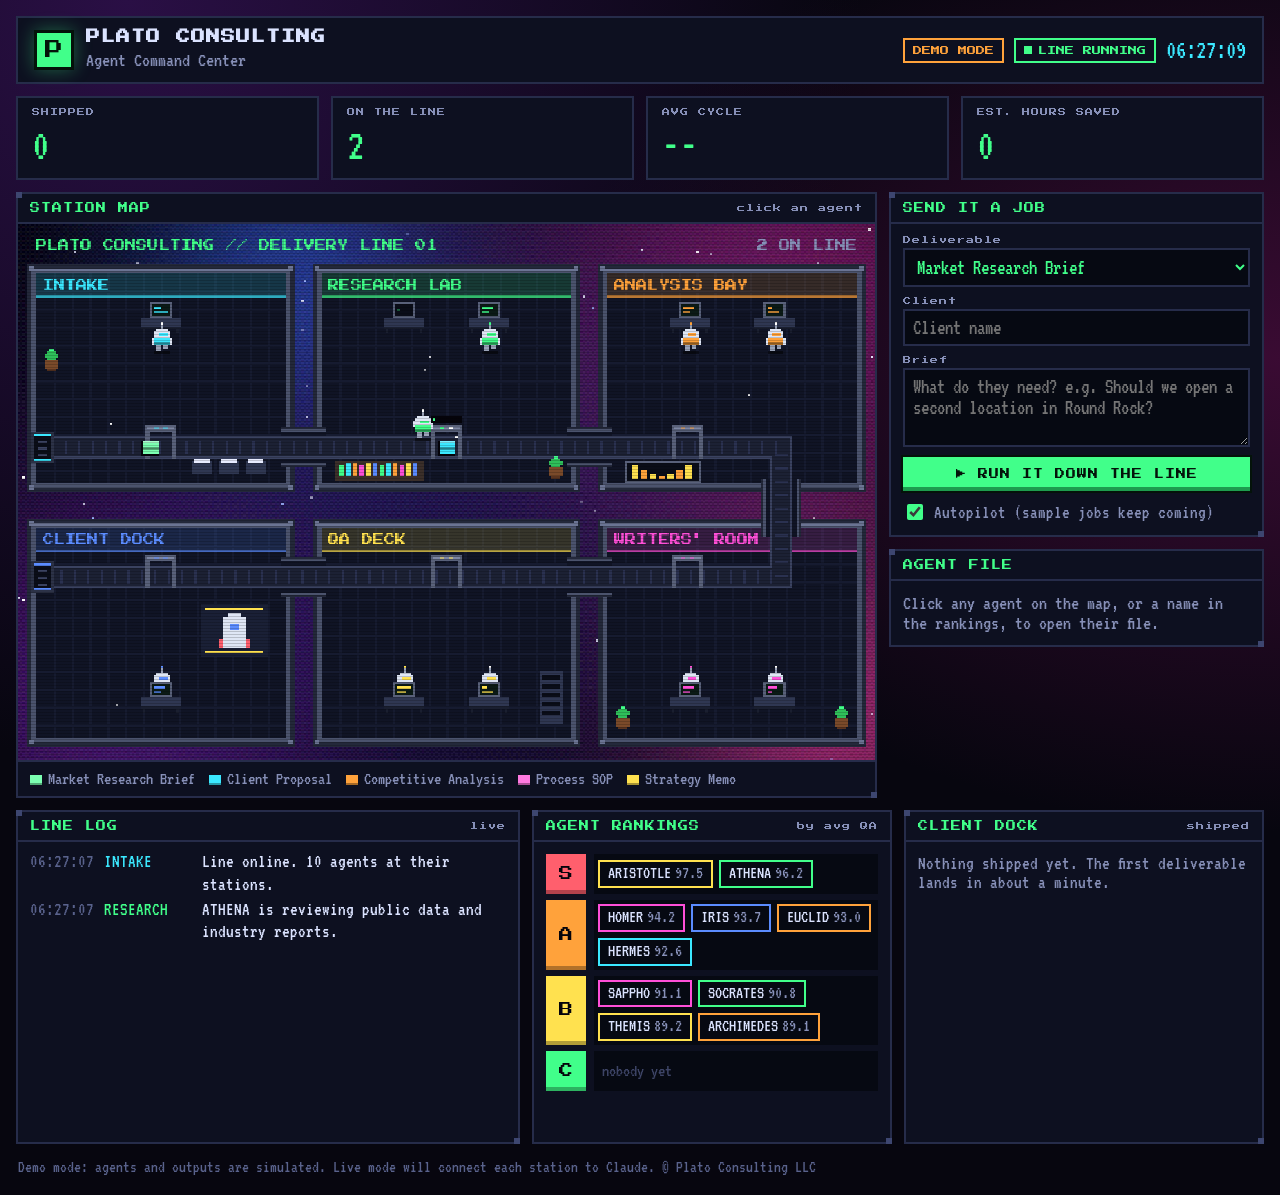
==== index.html @ 1c052d40 "Plato Command Center: demo mode agent delivery line Co-Authored-By: Claude Opus 5.5 <noreply@anthrop" ====
<!doctype html>
<html lang="en">
<head>
  <meta charset="utf-8">
  <meta name="viewport" content="width=device-width, initial-scale=1">
  <title>Plato Command Center</title>
  <meta name="description" content="Plato Consulting LLC agent command center: watch AI agents carry client deliverables down the line.">
  <link rel="preconnect" href="https://fonts.googleapis.com">
  <link rel="preconnect" href="https://fonts.gstatic.com" crossorigin>
  <link href="https://fonts.googleapis.com/css2?family=Press+Start+2P&family=VT323&display=swap" rel="stylesheet">
  <link rel="stylesheet" href="styles.css">
</head>
<body>
  <div class="wrap">
    <header class="topbar">
      <div class="brand">
        <div class="mark" aria-hidden="true">P</div>
        <div>
          <h1>PLATO CONSULTING</h1>
          <p>Agent Command Center</p>
        </div>
      </div>
      <div class="status">
        <span class="pill demo" title="Agents and outputs are simulated">DEMO MODE</span>
        <span class="pill live"><i class="dot"></i>LINE RUNNING</span>
        <span class="clock" id="clock">--:--:--</span>
      </div>
    </header>

    <section class="kpis" aria-label="Line stats">
      <div class="kpi"><div class="label">SHIPPED</div><div class="value" id="kShipped">0</div></div>
      <div class="kpi"><div class="label">ON THE LINE</div><div class="value" id="kLine">0</div></div>
      <div class="kpi"><div class="label">AVG CYCLE</div><div class="value" id="kCycle">--</div></div>
      <div class="kpi"><div class="label">EST. HOURS SAVED</div><div class="value" id="kHours">0</div></div>
    </section>

    <main class="grid">
      <section class="panel map-panel">
        <div class="panel-head"><span>STATION MAP</span><span class="hint">click an agent</span></div>
        <div class="map-wrap"><canvas id="map" width="1152" height="720" aria-label="Pixel map of the delivery line"></canvas></div>
        <div class="legend" id="legend"></div>
      </section>

      <aside class="side">
        <section class="panel">
          <div class="panel-head"><span>SEND IT A JOB</span><span class="hint" id="queueHint"></span></div>
          <form class="panel-body job-form" id="jobForm" autocomplete="off">
            <label>Deliverable
              <select id="fType"></select>
            </label>
            <label>Client
              <input id="fClient" type="text" maxlength="40" placeholder="Client name" required>
            </label>
            <label>Brief
              <textarea id="fBrief" rows="3" maxlength="240" placeholder="What do they need? e.g. Should we open a second location in Round Rock?"></textarea>
            </label>
            <button type="submit" class="run">&#9654; RUN IT DOWN THE LINE</button>
            <label class="toggle"><input type="checkbox" id="fAuto" checked> Autopilot (sample jobs keep coming)</label>
          </form>
        </section>

        <section class="panel">
          <div class="panel-head"><span>AGENT FILE</span></div>
          <div class="panel-body" id="inspector"></div>
        </section>
      </aside>

      <div class="bottom">
        <section class="panel">
          <div class="panel-head"><span>LINE LOG</span><span class="hint">live</span></div>
          <div class="log" id="log" role="log" aria-live="polite"></div>
        </section>

        <section class="panel">
          <div class="panel-head"><span>AGENT RANKINGS</span><span class="hint">by avg QA</span></div>
          <div class="panel-body tiers" id="tiers"></div>
        </section>

        <section class="panel">
          <div class="panel-head"><span>CLIENT DOCK</span><span class="hint">shipped</span></div>
          <div class="panel-body shipped" id="shipped"></div>
        </section>
      </div>
    </main>

    <footer class="foot">Demo mode: agents and outputs are simulated. Live mode will connect each station to Claude. &copy; Plato Consulting LLC</footer>
  </div>

  <dialog id="doc">
    <div class="doc" id="docBody"></div>
    <div class="doc-actions">
      <button type="button" id="docDownload">DOWNLOAD .MD</button>
      <button type="button" id="docClose" class="ghost">CLOSE</button>
    </div>
  </dialog>

  <div id="err" class="err" hidden></div>

  <script src="data.js"></script>
  <script src="app.js"></script>
</body>
</html>
---- styles.css ----
:root {
  --bg: #07060f;
  --panel: #0d1020;
  --panel-2: #131833;
  --line: #262c4a;
  --line-hi: #3d4670;
  --text: #dbe3ff;
  --muted: #8790b8;
  --green: #41ff8a;
  --cyan: #3be8ff;
  --pink: #ff4fd8;
  --amber: #ffa23b;
  --yellow: #ffe14f;
  --blue: #5b8cff;
  --red: #ff5f6d;
  --pixel: "Press Start 2P", ui-monospace, monospace;
  --term: "VT323", ui-monospace, monospace;
}

* { box-sizing: border-box; }

html, body {
  margin: 0;
  background: var(--bg);
  color: var(--text);
  font-family: var(--term);
  font-size: 20px;
}

body {
  min-height: 100vh;
  background:
    radial-gradient(ellipse at 10% 0%, #2a0f45 0%, transparent 45%),
    radial-gradient(ellipse at 100% 30%, #3a0b33 0%, transparent 40%),
    var(--bg);
}

.wrap { max-width: 1440px; margin: 0 auto; padding: 16px; }

/* Top bar */
.topbar {
  display: flex; align-items: center; justify-content: space-between; gap: 12px; flex-wrap: wrap;
  padding: 12px 16px; background: var(--panel); border: 2px solid var(--line);
}
.brand { display: flex; align-items: center; gap: 12px; }
.mark {
  width: 40px; height: 40px; display: grid; place-items: center;
  background: var(--green); color: #04130a; font-family: var(--pixel); font-size: 18px;
  box-shadow: inset 0 0 0 3px #04130a, 0 0 18px #41ff8a55;
}
.brand h1 { font-family: var(--pixel); font-size: 14px; margin: 0; letter-spacing: 1px; }
.brand p { margin: 6px 0 0; color: var(--muted); font-size: 20px; line-height: 1; }
.status { display: flex; align-items: center; gap: 10px; flex-wrap: wrap; }
.pill { font-family: var(--pixel); font-size: 9px; padding: 6px 8px; border: 2px solid currentColor; display: inline-flex; align-items: center; gap: 6px; }
.pill.demo { color: var(--amber); }
.pill.live { color: var(--green); }
.dot { width: 8px; height: 8px; background: currentColor; display: inline-block; animation: blink 1s steps(2) infinite; }
.clock { font-size: 26px; color: var(--cyan); font-variant-numeric: tabular-nums; }
@keyframes blink { 50% { opacity: 0; } }

/* KPIs */
.kpis { display: grid; grid-template-columns: repeat(4, minmax(0, 1fr)); gap: 12px; margin: 12px 0; }
.kpi { background: var(--panel); border: 2px solid var(--line); padding: 10px 14px; }
.kpi .label { font-family: var(--pixel); font-size: 8px; color: var(--muted); letter-spacing: 1px; }
.kpi .value { font-size: 44px; line-height: 1; margin-top: 8px; color: var(--green); font-variant-numeric: tabular-nums; }

/* Layout */
.grid { display: grid; grid-template-columns: minmax(0, 2.3fr) minmax(300px, 1fr); gap: 12px; }
.side { display: flex; flex-direction: column; gap: 12px; min-width: 0; }
.bottom { grid-column: 1 / -1; display: grid; grid-template-columns: minmax(0, 1.4fr) minmax(0, 1fr) minmax(0, 1fr); gap: 12px; }

.panel { background: var(--panel); border: 2px solid var(--line); min-width: 0; position: relative; }
.panel::before, .panel::after {
  content: ""; position: absolute; width: 6px; height: 6px; background: var(--line-hi);
}
.panel::before { top: -2px; left: -2px; }
.panel::after { bottom: -2px; right: -2px; }
.panel-head {
  display: flex; justify-content: space-between; align-items: center; gap: 8px;
  padding: 9px 12px; border-bottom: 2px solid var(--line);
  font-family: var(--pixel); font-size: 10px; color: var(--green); letter-spacing: 1px;
}
.panel-head .hint { color: var(--muted); font-size: 8px; }
.panel-body { padding: 12px; }

/* Map */
.map-wrap { position: relative; background: #05040b; }
.map-wrap::after {
  content: ""; position: absolute; inset: 0; pointer-events: none;
  background: repeating-linear-gradient(to bottom, rgba(0,0,0,0) 0 2px, rgba(0,0,0,.18) 2px 3px);
}
#map { display: block; width: 100%; height: auto; aspect-ratio: 384 / 240; image-rendering: pixelated; cursor: crosshair; }
.legend { display: flex; flex-wrap: wrap; gap: 6px 14px; padding: 8px 12px; border-top: 2px solid var(--line); font-size: 18px; color: var(--muted); }
.legend i { display: inline-block; width: 12px; height: 10px; margin-right: 6px; vertical-align: -1px; box-shadow: inset 0 -2px 0 rgba(0,0,0,.35); }

/* Job form */
.job-form { display: flex; flex-direction: column; gap: 10px; }
.job-form label { display: flex; flex-direction: column; gap: 4px; font-family: var(--pixel); font-size: 8px; color: var(--muted); letter-spacing: 1px; }
.job-form select, .job-form input[type=text], .job-form textarea {
  font-family: var(--term); font-size: 21px; color: var(--green);
  background: #060912; border: 2px solid var(--line); padding: 6px 8px; outline: none; border-radius: 0; width: 100%;
}
.job-form textarea { resize: vertical; min-height: 70px; }
.job-form select:focus, .job-form input:focus, .job-form textarea:focus { border-color: var(--green); }
.run {
  font-family: var(--pixel); font-size: 10px; letter-spacing: 1px; padding: 12px 10px; cursor: pointer;
  color: #04130a; background: var(--green); border: 0;
  box-shadow: inset 0 -4px 0 #1d9c4f, 0 0 0 2px #04130a;
}
.run:hover { filter: brightness(1.08); }
.run:active { box-shadow: inset 0 4px 0 #1d9c4f, 0 0 0 2px #04130a; }
.run.sent { animation: sent .5s steps(3); }
@keyframes sent { 50% { background: var(--cyan); } }
.job-form .toggle { flex-direction: row; align-items: center; gap: 8px; font-family: var(--term); font-size: 19px; text-transform: none; letter-spacing: 0; cursor: pointer; }
.toggle input { accent-color: var(--green); width: 16px; height: 16px; }

/* Inspector */
.insp-empty { color: var(--muted); font-size: 20px; }
.insp-top { display: flex; gap: 12px; align-items: center; margin-bottom: 10px; }
.avatar { width: 44px; height: 44px; display: grid; place-items: center; font-family: var(--pixel); font-size: 16px; color: #05040b; box-shadow: inset 0 -4px 0 rgba(0,0,0,.3); flex: none; }
.insp-name { font-family: var(--pixel); font-size: 12px; }
.insp-role { color: var(--muted); font-size: 20px; margin-top: 4px; }
.insp-rows { display: grid; grid-template-columns: auto 1fr; gap: 2px 12px; font-size: 20px; }
.insp-rows dt { color: var(--muted); }
.insp-rows dd { margin: 0; color: var(--text); }
.insp-task { margin-top: 10px; padding: 8px 10px; background: #060912; border-left: 3px solid var(--green); font-size: 19px; color: var(--green); }

/* Log */
.log { height: 300px; overflow-y: auto; padding: 8px 12px; font-size: 19px; line-height: 1.2; }
.log div { padding: 1px 0; display: grid; grid-template-columns: auto 88px minmax(0, 1fr); gap: 10px; }
.log .t { color: #59628c; }
.log .st { white-space: nowrap; }
.log .ship { color: var(--green); }

/* Tiers */
.tiers { display: flex; flex-direction: column; gap: 6px; }
.tier { display: flex; align-items: stretch; gap: 8px; min-height: 40px; }
.tier-label { width: 40px; flex: none; display: grid; place-items: center; font-family: var(--pixel); font-size: 14px; color: #05040b; box-shadow: inset 0 -4px 0 rgba(0,0,0,.3); }
.tier-row { display: flex; flex-wrap: wrap; gap: 6px; align-items: center; padding: 4px; background: #060912; flex: 1; min-width: 0; }
.chip { font-family: var(--term); font-size: 18px; padding: 2px 8px; border: 2px solid; background: transparent; cursor: pointer; color: var(--text); line-height: 1.1; }
.chip b { font-weight: normal; color: var(--muted); margin-left: 4px; }
.chip.sel { background: #ffffff14; }
.tier-empty { color: #3d4466; font-size: 18px; padding-left: 4px; }

/* Shipped */
.shipped { display: flex; flex-direction: column; gap: 6px; max-height: 300px; overflow-y: auto; }
.ship-item {
  display: grid; grid-template-columns: 12px 1fr auto; gap: 10px; align-items: center; text-align: left;
  font-family: var(--term); font-size: 19px; color: var(--text); background: #060912; border: 2px solid var(--line);
  padding: 6px 10px; cursor: pointer; width: 100%;
}
.ship-item:hover { border-color: var(--green); }
.ship-item i { width: 12px; height: 12px; }
.ship-item small { color: var(--muted); font-size: 17px; display: block; }
.ship-item .q { color: var(--green); }
.ship-empty { color: var(--muted); font-size: 19px; }

.foot { color: #59628c; font-size: 17px; margin: 14px 2px 4px; }

/* Document dialog */
dialog {
  width: min(760px, calc(100vw - 32px)); max-height: calc(100vh - 48px); padding: 0;
  background: var(--panel); color: var(--text); border: 2px solid var(--green);
  box-shadow: 0 0 0 4px #04130a, 0 0 40px #41ff8a33;
}
dialog::backdrop { background: rgba(3, 2, 10, .78); }
.doc { padding: 20px 24px 8px; overflow-y: auto; max-height: calc(100vh - 140px); }
.doc .tag { font-family: var(--pixel); font-size: 8px; letter-spacing: 1px; padding: 5px 7px; display: inline-block; color: #05040b; }
.doc h2 { font-family: var(--pixel); font-size: 15px; line-height: 1.6; margin: 12px 0 6px; }
.doc .meta { color: var(--muted); font-size: 19px; }
.doc .note { margin: 14px 0; padding: 8px 12px; border: 2px dashed var(--amber); color: var(--amber); font-size: 19px; }
.doc .brief { font-size: 20px; margin: 10px 0 4px; }
.doc h3 { font-family: var(--pixel); font-size: 10px; color: var(--green); margin: 18px 0 6px; letter-spacing: 1px; }
.doc p { margin: 0; font-size: 20px; line-height: 1.25; }
.doc .crew { margin-top: 18px; padding-top: 10px; border-top: 2px solid var(--line); color: var(--muted); font-size: 18px; }
.doc-actions { display: flex; gap: 10px; justify-content: flex-end; padding: 12px 24px 18px; }
.doc-actions button {
  font-family: var(--pixel); font-size: 9px; padding: 10px 12px; cursor: pointer;
  background: var(--green); color: #04130a; border: 0; box-shadow: inset 0 -3px 0 #1d9c4f;
}
.doc-actions button.ghost { background: transparent; color: var(--text); box-shadow: inset 0 0 0 2px var(--line-hi); }

.err { position: fixed; left: 12px; bottom: 12px; right: 12px; background: #3a0b14; color: #ffb3bd; border: 2px solid var(--red); padding: 8px 12px; font-size: 18px; z-index: 10; }

@media (max-width: 1080px) {
  .grid { grid-template-columns: minmax(0, 1fr); }
  .bottom { grid-template-columns: minmax(0, 1fr); }
}
@media (max-width: 640px) {
  .wrap { padding: 16px; }
  .kpis { grid-template-columns: repeat(2, minmax(0, 1fr)); }
  .kpi .value { font-size: 36px; }
  .brand h1 { font-size: 11px; }
  .clock { display: none; }
}
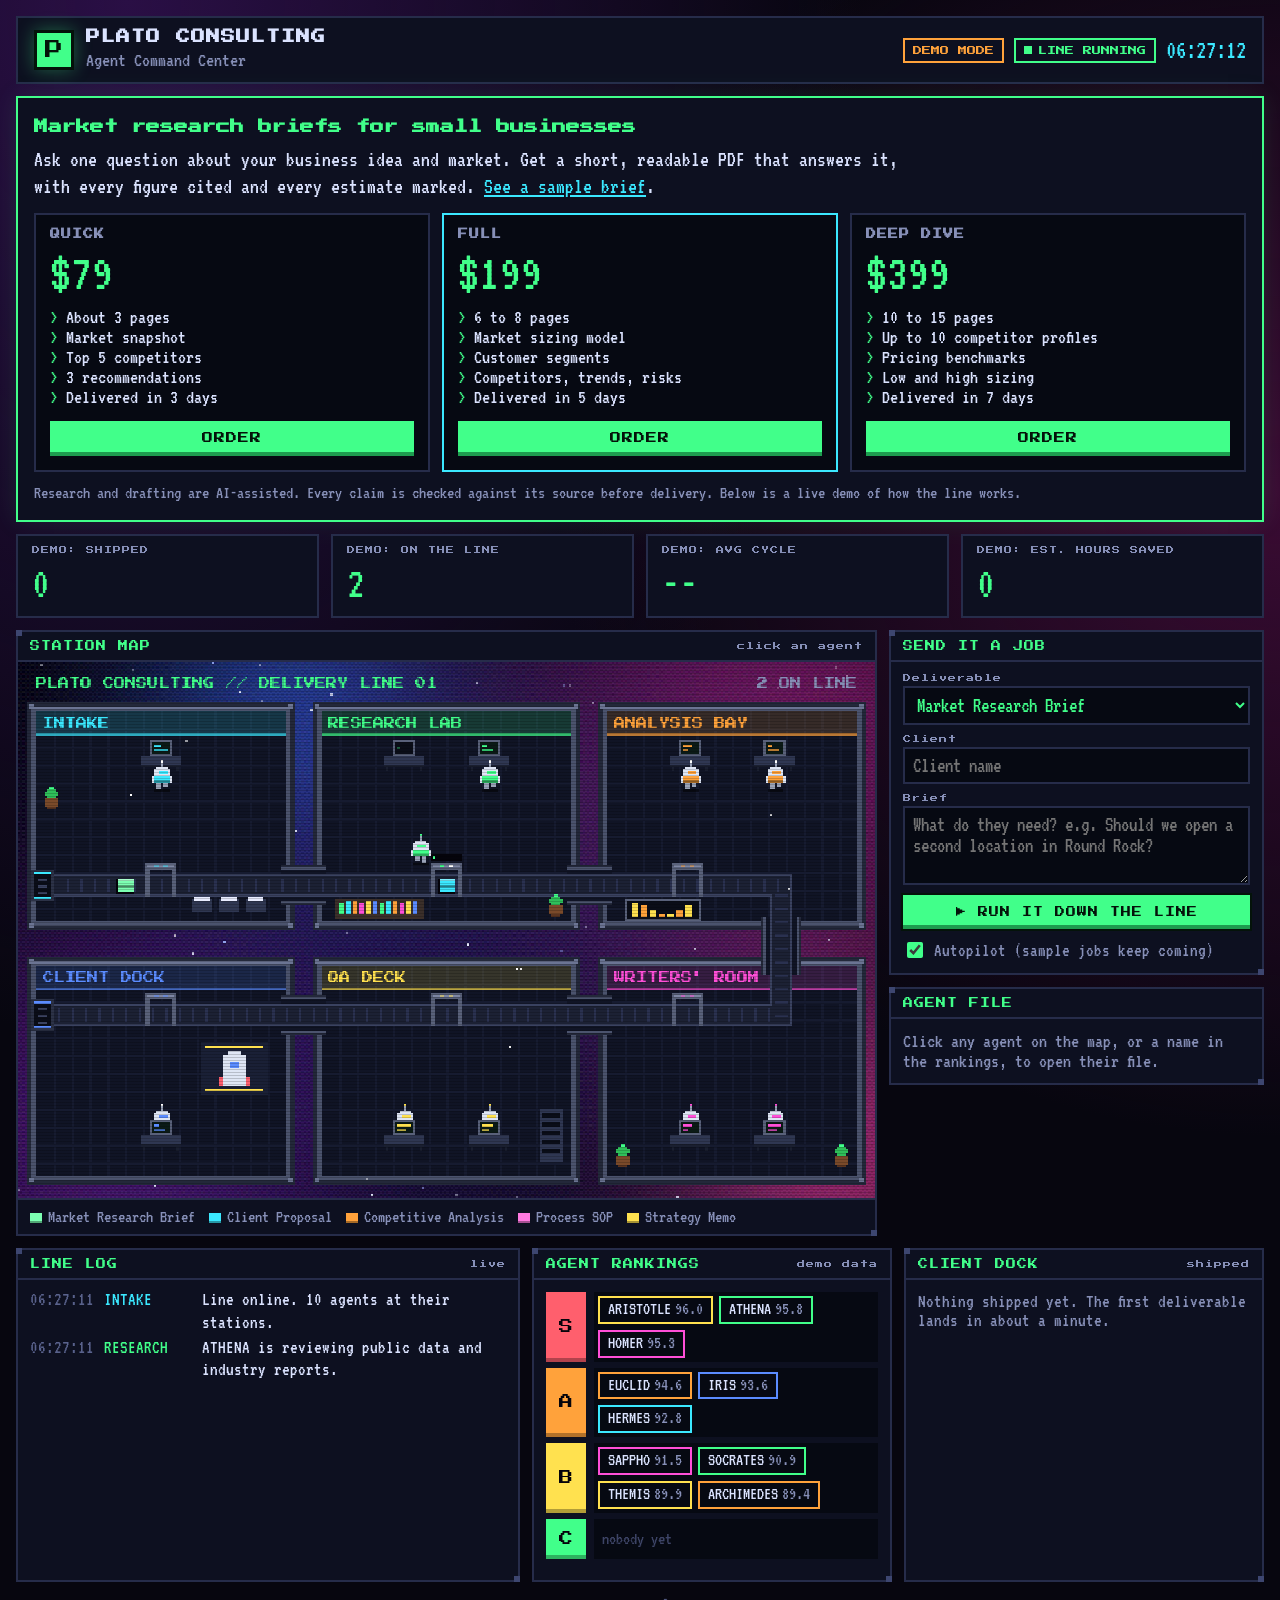
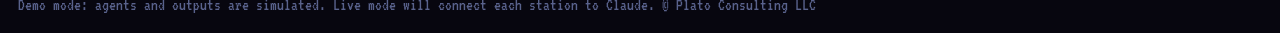
==== commit 0cbf975f: "Add order section with Stripe payment links; label demo stats Co-Authored-By: Claude Opus 5.5 <norep" ====
--- a/index.html
+++ b/index.html
@@ -27,11 +27,36 @@
       </div>
     </header>
 
-    <section class="kpis" aria-label="Line stats">
-      <div class="kpi"><div class="label">SHIPPED</div><div class="value" id="kShipped">0</div></div>
-      <div class="kpi"><div class="label">ON THE LINE</div><div class="value" id="kLine">0</div></div>
-      <div class="kpi"><div class="label">AVG CYCLE</div><div class="value" id="kCycle">--</div></div>
-      <div class="kpi"><div class="label">EST. HOURS SAVED</div><div class="value" id="kHours">0</div></div>
+    <section class="offer" aria-labelledby="offerTitle">
+      <div class="offer-intro">
+        <h2 id="offerTitle">Market research briefs for small businesses</h2>
+        <p>Ask one question about your business idea and market. Get a short, readable PDF that answers it, with every figure cited and every estimate marked. <a href="samples/market-research-brief-sample.html">See a sample brief</a>.</p>
+      </div>
+      <div class="packages">
+        <article class="pkg">
+          <h3>QUICK</h3><div class="price">$79</div>
+          <ul><li>About 3 pages</li><li>Market snapshot</li><li>Top 5 competitors</li><li>3 recommendations</li><li>Delivered in 3 days</li></ul>
+          <a class="buy" href="https://buy.stripe.com/fZu4gzf4Qd2B8Io6IM3Nm00" target="_blank" rel="noopener">ORDER</a>
+        </article>
+        <article class="pkg featured">
+          <h3>FULL</h3><div class="price">$199</div>
+          <ul><li>6 to 8 pages</li><li>Market sizing model</li><li>Customer segments</li><li>Competitors, trends, risks</li><li>Delivered in 5 days</li></ul>
+          <a class="buy" href="https://buy.stripe.com/8x24gzcWI4w5bUA7MQ3Nm01" target="_blank" rel="noopener">ORDER</a>
+        </article>
+        <article class="pkg">
+          <h3>DEEP DIVE</h3><div class="price">$399</div>
+          <ul><li>10 to 15 pages</li><li>Up to 10 competitor profiles</li><li>Pricing benchmarks</li><li>Low and high sizing</li><li>Delivered in 7 days</li></ul>
+          <a class="buy" href="https://buy.stripe.com/4gM6oH1e0e6Ff6Mc363Nm02" target="_blank" rel="noopener">ORDER</a>
+        </article>
+      </div>
+      <p class="offer-note">Research and drafting are AI-assisted. Every claim is checked against its source before delivery. Below is a live demo of how the line works.</p>
+    </section>
+
+    <section class="kpis" aria-label="Demo line stats">
+      <div class="kpi"><div class="label">DEMO: SHIPPED</div><div class="value" id="kShipped">0</div></div>
+      <div class="kpi"><div class="label">DEMO: ON THE LINE</div><div class="value" id="kLine">0</div></div>
+      <div class="kpi"><div class="label">DEMO: AVG CYCLE</div><div class="value" id="kCycle">--</div></div>
+      <div class="kpi"><div class="label">DEMO: EST. HOURS SAVED</div><div class="value" id="kHours">0</div></div>
     </section>
 
     <main class="grid">
@@ -72,7 +97,7 @@
         </section>
 
         <section class="panel">
-          <div class="panel-head"><span>AGENT RANKINGS</span><span class="hint">by avg QA</span></div>
+          <div class="panel-head"><span>AGENT RANKINGS</span><span class="hint">demo data</span></div>
           <div class="panel-body tiers" id="tiers"></div>
         </section>
 
--- a/styles.css
+++ b/styles.css
@@ -58,6 +58,26 @@
 .clock { font-size: 26px; color: var(--cyan); font-variant-numeric: tabular-nums; }
 @keyframes blink { 50% { opacity: 0; } }
 
+/* Offer */
+.offer { margin: 12px 0; padding: 18px 16px; background: var(--panel); border: 2px solid var(--green); box-shadow: 0 0 24px #41ff8a1a; }
+.offer-intro h2 { font-family: var(--pixel); font-size: 14px; line-height: 1.6; color: var(--green); margin: 0 0 8px; }
+.offer-intro p { margin: 0 0 14px; font-size: 22px; line-height: 1.2; max-width: 900px; }
+.offer a { color: var(--cyan); }
+.packages { display: grid; grid-template-columns: repeat(3, minmax(0, 1fr)); gap: 12px; }
+.pkg { background: #060912; border: 2px solid var(--line); padding: 14px; display: flex; flex-direction: column; }
+.pkg.featured { border-color: var(--cyan); }
+.pkg h3 { font-family: var(--pixel); font-size: 10px; color: var(--muted); margin: 0; letter-spacing: 1px; }
+.pkg .price { font-size: 52px; line-height: 1; color: var(--green); margin: 8px 0; }
+.pkg ul { list-style: none; padding: 0; margin: 0 0 14px; font-size: 20px; flex: 1; }
+.pkg li::before { content: "> "; color: var(--green); }
+.buy {
+  display: block; text-align: center; font-family: var(--pixel); font-size: 11px; letter-spacing: 1px; padding: 12px;
+  color: #04130a !important; background: var(--green); text-decoration: none; box-shadow: inset 0 -4px 0 #1d9c4f;
+}
+.buy:hover { filter: brightness(1.08); }
+.offer-note { margin: 12px 0 0; color: var(--muted); font-size: 18px; }
+@media (max-width: 760px) { .packages { grid-template-columns: minmax(0, 1fr); } }
+
 /* KPIs */
 .kpis { display: grid; grid-template-columns: repeat(4, minmax(0, 1fr)); gap: 12px; margin: 12px 0; }
 .kpi { background: var(--panel); border: 2px solid var(--line); padding: 10px 14px; }
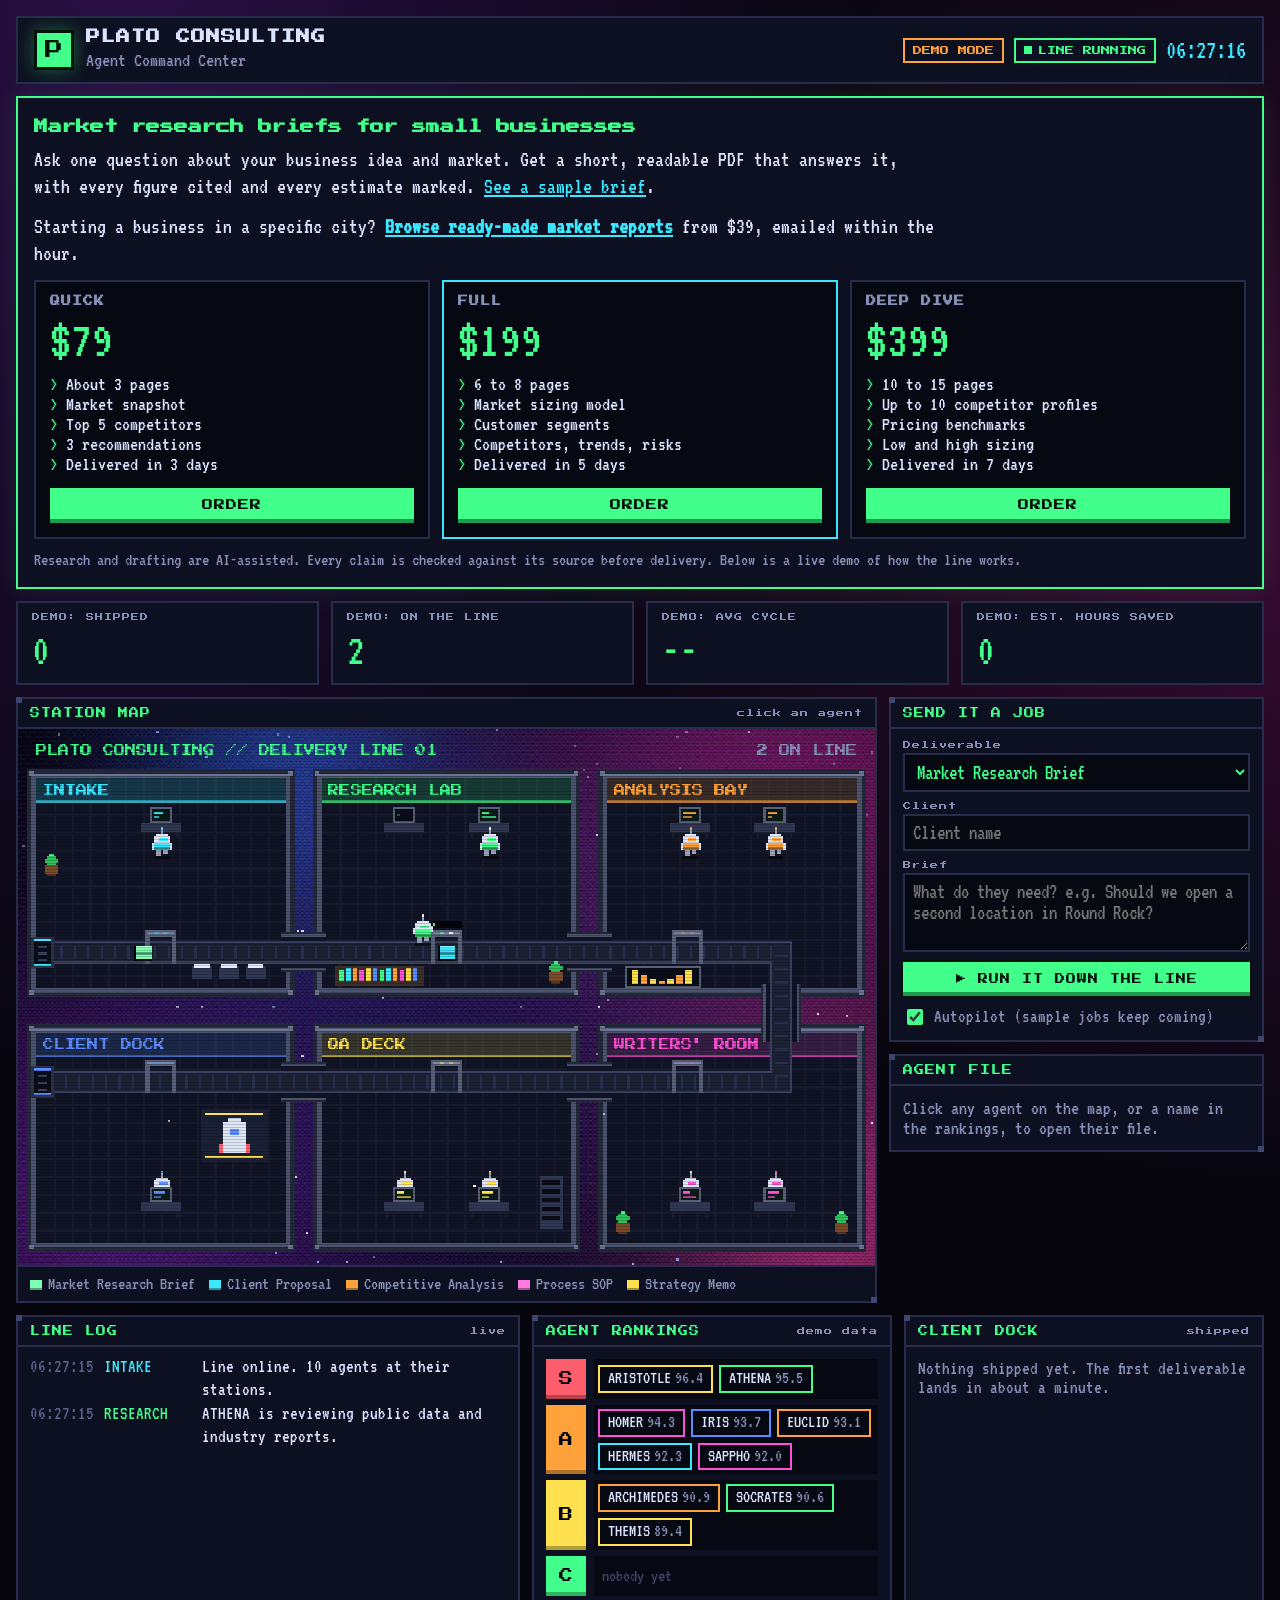
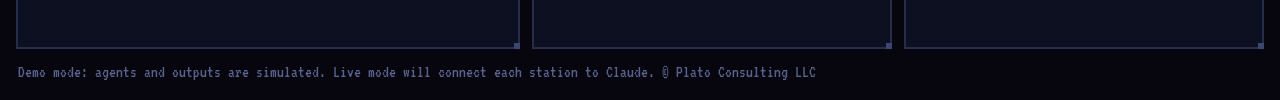
==== commit 5d7e7343: "Store: 3 ready-made market reports, sitemap, homepage link Co-Authored-By: Claude Opus 5.5 <noreply@" ====
--- a/index.html
+++ b/index.html
@@ -31,6 +31,7 @@
       <div class="offer-intro">
         <h2 id="offerTitle">Market research briefs for small businesses</h2>
         <p>Ask one question about your business idea and market. Get a short, readable PDF that answers it, with every figure cited and every estimate marked. <a href="samples/market-research-brief-sample.html">See a sample brief</a>.</p>
+        <p class="ready-made">Starting a business in a specific city? <a href="reports/index.html"><b>Browse ready-made market reports</b></a> from $39, emailed within the hour.</p>
       </div>
       <div class="packages">
         <article class="pkg">
--- a/styles.css
+++ b/styles.css
@@ -202,6 +202,15 @@
 
 .err { position: fixed; left: 12px; bottom: 12px; right: 12px; background: #3a0b14; color: #ffb3bd; border: 2px solid var(--red); padding: 8px 12px; font-size: 18px; z-index: 10; }
 
+/* Embed mode: map only */
+body.embed { background: #05040b; }
+body.embed .wrap { padding: 0; max-width: none; }
+body.embed .topbar, body.embed .offer, body.embed .kpis, body.embed .side, body.embed .bottom,
+body.embed .foot, body.embed .panel-head, body.embed .legend { display: none !important; }
+body.embed .grid { display: block; }
+body.embed .map-panel { border: 0; }
+body.embed .map-panel::before, body.embed .map-panel::after, body.embed .map-wrap::after { display: none; }
+
 @media (max-width: 1080px) {
   .grid { grid-template-columns: minmax(0, 1fr); }
   .bottom { grid-template-columns: minmax(0, 1fr); }
